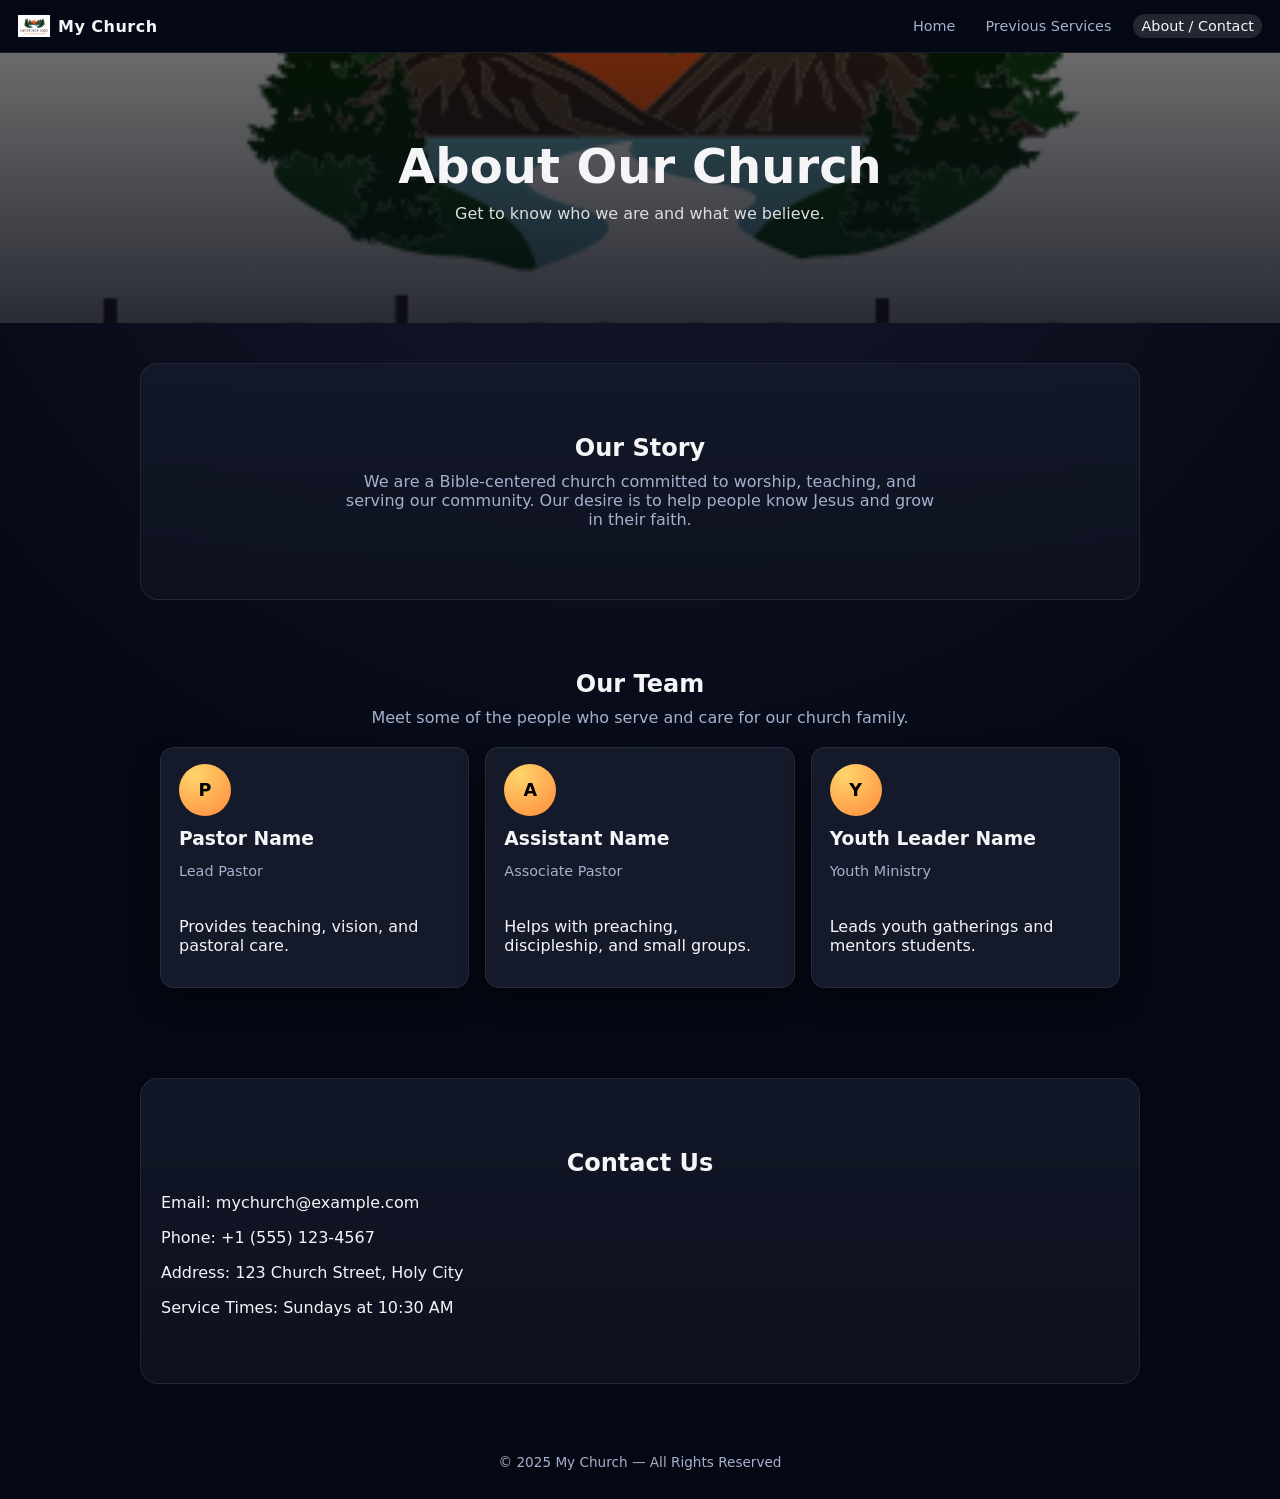
==== about.html @ 10d9c6c3 "Rename About.html to about.html" ====
<!DOCTYPE html>
<html lang="en">
<head>
    <meta charset="UTF-8" />
    <meta name="viewport" content="width=device-width, initial-scale=1.0" />
    <title>My Church – About Us</title>
    <link rel="stylesheet" href="styles.css" />
</head>

<body>
    <!-- TOP BAR -->
    <header class="topbar">
        <div class="topbar-left">
            <img src="assets/logo.png" alt="Church Logo" class="logo" />
            <span class="site-title">My Church</span>
        </div>
        <nav class="topbar-nav">
            <a href="index.html" class="nav-link">Home</a>
            <a href="archive.html" class="nav-link">Previous Services</a>
            <a href="about.html" class="nav-link active">About / Contact</a>
        </nav>
    </header>

    <!-- SIMPLE HERO BANNER -->
    <section class="hero hero-small">
        <img src="assets/logo.png" alt="Church Cover" class="hero-cover" />
        <div class="hero-overlay"></div>
        <div class="hero-content">
            <h1>About Our Church</h1>
            <p>Get to know who we are and what we believe.</p>
        </div>
    </section>

    <!-- ABOUT SECTION -->
    <section class="section light">
        <h2>Our Story</h2>
        <p class="section-intro">
            We are a Bible-centered church committed to worship, teaching, and serving our community.
            Our desire is to help people know Jesus and grow in their faith.
        </p>
    </section>

    <!-- TEAM / LEADERSHIP -->
    <section id="team" class="section">
        <h2>Our Team</h2>
        <p class="section-intro">
            Meet some of the people who serve and care for our church family.
        </p>
        <div class="card-grid team-grid">
            <article class="card team-card">
                <div class="avatar-placeholder">P</div>
                <h3>Pastor Name</h3>
                <p class="role">Lead Pastor</p>
                <p>Provides teaching, vision, and pastoral care.</p>
            </article>
            <article class="card team-card">
                <div class="avatar-placeholder">A</div>
                <h3>Assistant Name</h3>
                <p class="role">Associate Pastor</p>
                <p>Helps with preaching, discipleship, and small groups.</p>
            </article>
            <article class="card team-card">
                <div class="avatar-placeholder">Y</div>
                <h3>Youth Leader Name</h3>
                <p class="role">Youth Ministry</p>
                <p>Leads youth gatherings and mentors students.</p>
            </article>
        </div>
    </section>

    <!-- CONTACT SECTION -->
    <section id="contact" class="section light">
        <h2>Contact Us</h2>
        <p>Email: mychurch@example.com</p>
        <p>Phone: +1 (555) 123-4567</p>
        <p>Address: 123 Church Street, Holy City</p>
        <p>Service Times: Sundays at 10:30 AM</p>
    </section>

    <footer>
        <p>© 2025 My Church — All Rights Reserved</p>
    </footer>

    <script src="script.js"></script>
</body>
</html>
---- styles.css ----
:root {
    --bg: #060814;
    --bg-alt: #0b1020;
    --surface: #141a2a;
    --surface-soft: #1b2336;
    --accent: #ffbc00;
    --accent-soft: #ffd56a;
    --text-main: #f5f5f8;
    --text-muted: #a5b0cc;
    --border-subtle: rgba(255, 255, 255, 0.08);
}

* {
    box-sizing: border-box;
}

body {
    margin: 0;
    font-family: "Segoe UI", system-ui, -apple-system, BlinkMacSystemFont, sans-serif;
    background: radial-gradient(circle at top, #161b2f 0, #050814 55%);
    color: var(--text-main);
}

/* TOP BAR */

.topbar {
    position: sticky;
    top: 0;
    z-index: 20;
    display: flex;
    align-items: center;
    justify-content: space-between;
    padding: 10px 18px;
    background: rgba(5, 8, 20, 0.9);
    backdrop-filter: blur(10px);
    border-bottom: 1px solid var(--border-subtle);
}

.topbar-left {
    display: flex;
    align-items: center;
    gap: 8px;
}

.logo {
    width: 32px;
    height: 32px;
    object-fit: contain;
}

.site-title {
    font-weight: 600;
    letter-spacing: 0.03em;
}

.topbar-nav {
    display: flex;
    gap: 14px;
    font-size: 0.9rem;
}

.topbar-nav a {
    color: var(--text-muted);
    text-decoration: none;
    padding: 4px 8px;
    border-radius: 999px;
    transition: background 0.2s, color 0.2s;
}

.topbar-nav a:hover {
    background: rgba(255, 255, 255, 0.07);
    color: var(--text-main);
}

/* HERO */

.hero {
    position: relative;
    height: 45vh;
    min-height: 260px;
    display: flex;
    justify-content: center;
    align-items: center;
    overflow: hidden;
}

.hero-cover {
    position: absolute;
    inset: 0;
    width: 100%;
    height: 100%;
    object-fit: cover;         /* Important: makes it behave like a Facebook banner */
    filter: brightness(0.6);   /* darken so text is readable */
    z-index: 0;
}

.hero-overlay {
    position: absolute;
    inset: 0;
    background: linear-gradient(
        to bottom,
        rgba(0, 0, 0, 0.3),
        rgba(5, 8, 20, 0.75)
    );
    z-index: 1;
}

.hero-content {
    position: relative;
    z-index: 2;
    text-align: center;
}

.hero-content h1 {
    font-size: clamp(1.8rem, 4vw, 3rem);
    margin: 0 0 10px;
}

.hero-content p {
    margin-top: 0;
    color: #ddd;
}


.btn-primary,
.btn-secondary,
.btn-outline {
    display: inline-block;
    margin-top: 20px;
    padding: 10px 22px;
    border-radius: 999px;
    font-weight: 600;
    text-decoration: none;
    cursor: pointer;
    border: none;
}

.btn-primary {
    background: var(--accent);
    color: #000;
}

.btn-secondary {
    background: transparent;
    color: var(--accent-soft);
    border: 1px solid var(--accent-soft);
}

.btn-outline {
    background: transparent;
    color: var(--text-main);
    border: 1px solid var(--border-subtle);
    margin-top: 12px;
}

.btn-primary:hover {
    background: var(--accent-soft);
}

.btn-secondary:hover,
.btn-outline:hover {
    background: rgba(255, 255, 255, 0.06);
}

/* SECTIONS */

.section {
    padding: 50px 20px;
    max-width: 1000px;
    margin: 0 auto;
}

.section.light {
    background: linear-gradient(to bottom, rgba(20, 26, 42, 0.85), rgba(14, 18, 32, 0.95));
    border-radius: 18px;
    margin-top: 40px;
    border: 1px solid var(--border-subtle);
}

.section h2 {
    text-align: center;
    margin-bottom: 10px;
}

.section-intro {
    text-align: center;
    margin: 0 auto 20px;
    max-width: 600px;
    color: var(--text-muted);
}

/* LIVE STREAM */

.video-wrapper {
    position: relative;
    padding-bottom: 56.25%;
    height: 0;
    margin-top: 20px;
    border-radius: 16px;
    overflow: hidden;
    box-shadow: 0 20px 40px rgba(0, 0, 0, 0.6);
    border: 1px solid var(--border-subtle);
}

.video-wrapper iframe {
    position: absolute;
    width: 100%;
    height: 100%;
}

/* COUNTDOWN */

.countdown {
    margin-top: 12px;
    text-align: center;
    font-family: "JetBrains Mono", ui-monospace, SFMono-Regular, Menlo, Monaco, Consolas,
        "Liberation Mono", "Courier New", monospace;
    color: var(--accent-soft);
    font-size: 0.95rem;
}

/* CARDS / GRIDS */

.card-grid {
    display: grid;
    grid-template-columns: repeat(auto-fit, minmax(230px, 1fr));
    gap: 16px;
    margin-top: 20px;
}

.card-list {
    display: flex;
    flex-direction: column;
    gap: 16px;
    margin-top: 18px;
}

.card {
    background: var(--surface);
    border-radius: 14px;
    padding: 16px 18px;
    border: 1px solid var(--border-subtle);
    box-shadow: 0 12px 24px rgba(0, 0, 0, 0.4);
}

.card h3 {
    margin-top: 0;
    margin-bottom: 6px;
}

.card-date {
    font-size: 0.85rem;
    color: var(--text-muted);
    margin-bottom: 8px;
}

/* TEAM */

.team-grid {
    align-items: stretch;
}

.team-card {
    display: flex;
    flex-direction: column;
    gap: 8px;
}

.avatar-placeholder {
    width: 52px;
    height: 52px;
    border-radius: 50%;
    background: radial-gradient(circle at 30% 20%, #ffd56a, #ff8b3d);
    display: flex;
    align-items: center;
    justify-content: center;
    font-weight: 700;
    font-size: 1.1rem;
    color: #000;
    margin-bottom: 4px;
}

.role {
    font-size: 0.9rem;
    color: var(--text-muted);
    margin-top: 0;
}

/* DONATE */

.donate-buttons {
    display: flex;
    flex-wrap: wrap;
    gap: 10px;
    justify-content: center;
    margin-top: 16px;
}

/* CONTACT & FOOTER */

#contact {
    margin-top: 40px;
}

footer {
    background: #050813;
    color: var(--text-muted);
    text-align: center;
    padding: 16px;
    margin-top: 40px;
    font-size: 0.85rem;
}

/* RESPONSIVE */

@media (max-width: 720px) {
    .topbar-nav {
        display: none; /* keep it simple for now on mobile */
    }

    .hero {
        height: 55vh;
    }
}


/* mark active nav item slightly different */
.nav-link.active {
    background: rgba(255, 255, 255, 0.12);
    color: var(--text-main);
}

.hero-small {
    height: 30vh;
    min-height: 200px;
}
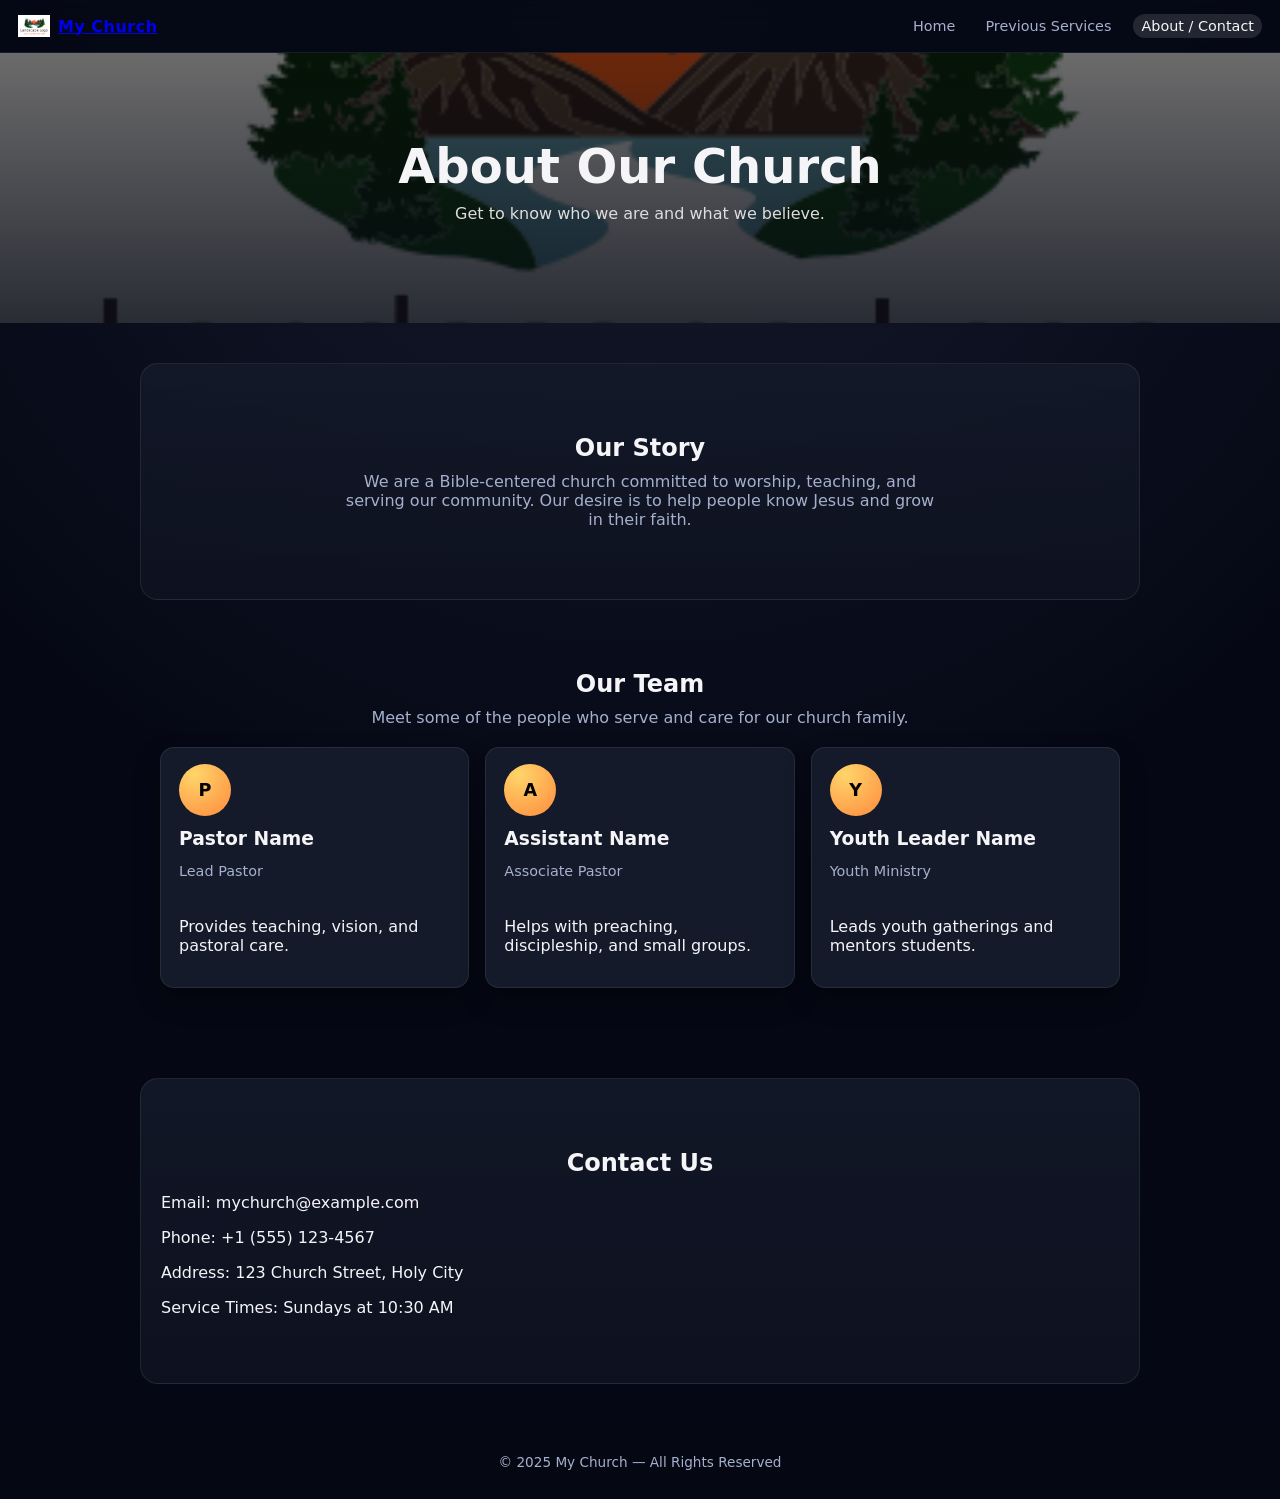
==== commit d2f8a128: "Update about.html" ====
--- a/about.html
+++ b/about.html
@@ -10,10 +10,10 @@
 <body>
     <!-- TOP BAR -->
     <header class="topbar">
-        <div class="topbar-left">
+        <a href="index.html" class="topbar-left home-link">
             <img src="assets/logo.png" alt="Church Logo" class="logo" />
             <span class="site-title">My Church</span>
-        </div>
+        </a>
         <nav class="topbar-nav">
             <a href="index.html" class="nav-link">Home</a>
             <a href="archive.html" class="nav-link">Previous Services</a>
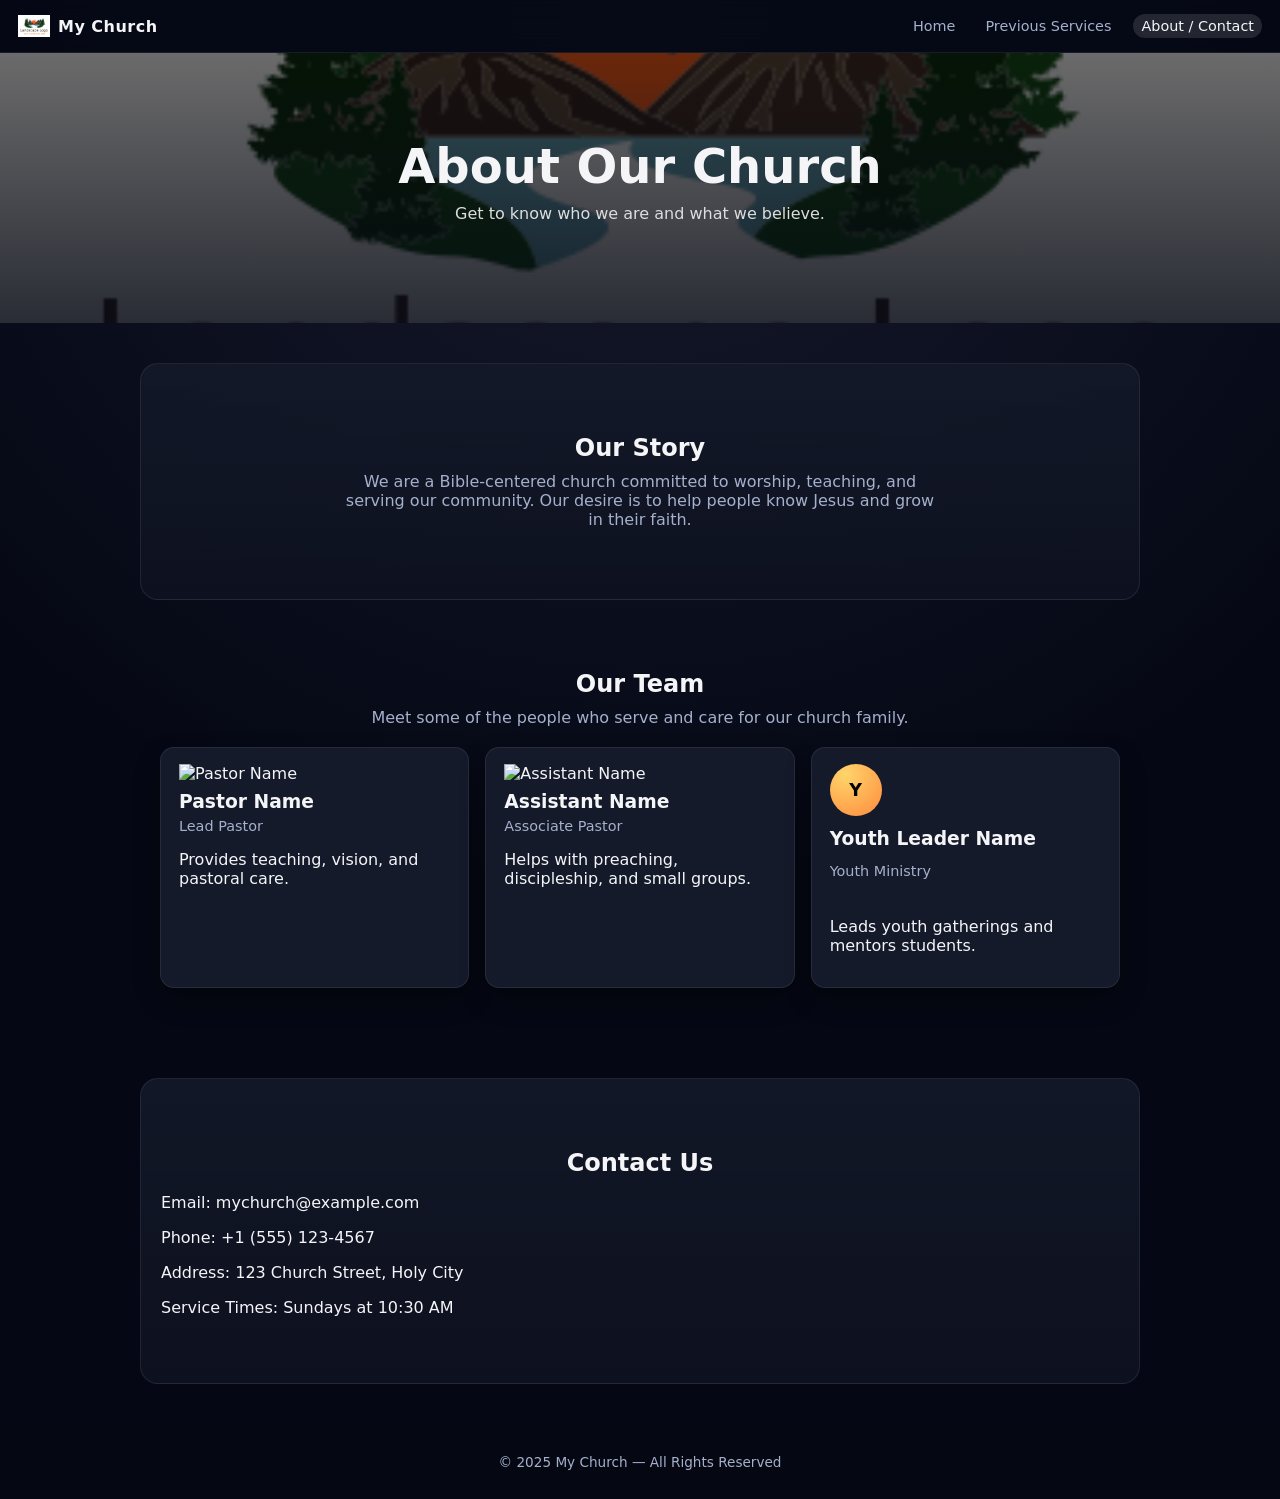
==== commit 1c7fd86a: "Update about.html" ====
--- a/about.html
+++ b/about.html
@@ -42,31 +42,43 @@
 
     <!-- TEAM / LEADERSHIP -->
     <section id="team" class="section">
-        <h2>Our Team</h2>
-        <p class="section-intro">
-            Meet some of the people who serve and care for our church family.
-        </p>
-        <div class="card-grid team-grid">
-            <article class="card team-card">
-                <div class="avatar-placeholder">P</div>
+    <h2>Our Team</h2>
+    <p class="section-intro">
+        Meet some of the people who serve and care for our church family.
+    </p>
+    <div class="card-grid team-grid">
+
+        <!-- CARD WITH PHOTO -->
+        <article class="card team-card has-photo">
+            <img src="assets/pastor.jpg" alt="Pastor Name" class="team-photo" />
+            <div class="team-overlay">
                 <h3>Pastor Name</h3>
                 <p class="role">Lead Pastor</p>
                 <p>Provides teaching, vision, and pastoral care.</p>
-            </article>
-            <article class="card team-card">
-                <div class="avatar-placeholder">A</div>
+            </div>
+        </article>
+
+        <!-- CARD WITH PHOTO -->
+        <article class="card team-card has-photo">
+            <img src="assets/assistant.jpg" alt="Assistant Name" class="team-photo" />
+            <div class="team-overlay">
                 <h3>Assistant Name</h3>
                 <p class="role">Associate Pastor</p>
                 <p>Helps with preaching, discipleship, and small groups.</p>
-            </article>
-            <article class="card team-card">
-                <div class="avatar-placeholder">Y</div>
-                <h3>Youth Leader Name</h3>
-                <p class="role">Youth Ministry</p>
-                <p>Leads youth gatherings and mentors students.</p>
-            </article>
-        </div>
-    </section>
+            </div>
+        </article>
+
+        <!-- CARD WITHOUT PHOTO (FALLBACK STYLE STILL WORKS) -->
+        <article class="card team-card">
+            <div class="avatar-placeholder">Y</div>
+            <h3>Youth Leader Name</h3>
+            <p class="role">Youth Ministry</p>
+            <p>Leads youth gatherings and mentors students.</p>
+        </article>
+
+    </div>
+</section>
+
 
     <!-- CONTACT SECTION -->
     <section id="contact" class="section light">
--- a/styles.css
+++ b/styles.css
@@ -71,6 +71,22 @@
     background: rgba(255, 255, 255, 0.07);
     color: var(--text-main);
 }
+
+.home-link {
+    display: flex;
+    align-items: center;
+    text-decoration: none !important;  /* removes underline */
+    color: inherit;  /* keeps original text color */
+}
+
+.home-link span.site-title {
+    text-decoration: none !important; /* double insurance */
+}
+
+.home-link:hover {
+    opacity: 0.85; /* subtle feedback */
+}
+
 
 /* HERO */
 
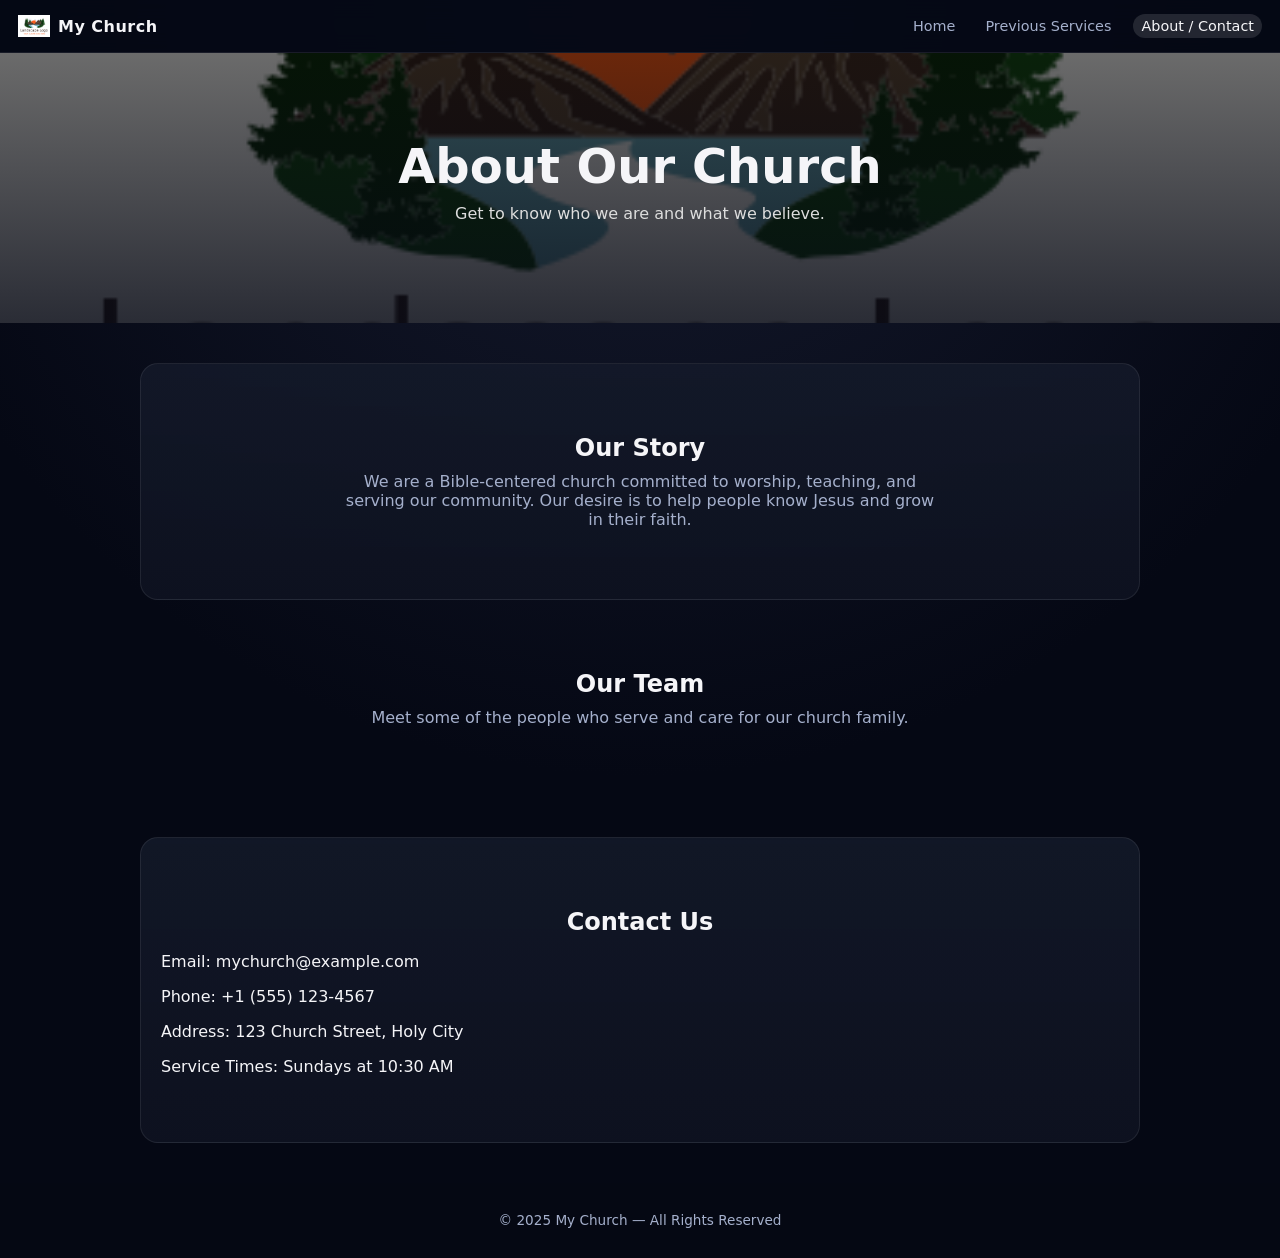
==== commit 9df4b121: "Refactor team section to use dynamic data loading Updated the team section to dynamically load team " ====
--- a/about.html
+++ b/about.html
@@ -41,43 +41,19 @@
     </section>
 
     <!-- TEAM / LEADERSHIP -->
-    <section id="team" class="section">
+<section id="team" class="section">
     <h2>Our Team</h2>
     <p class="section-intro">
         Meet some of the people who serve and care for our church family.
     </p>
-    <div class="card-grid team-grid">
 
-        <!-- CARD WITH PHOTO -->
-        <article class="card team-card has-photo">
-            <img src="assets/pastor.jpg" alt="Pastor Name" class="team-photo" />
-            <div class="team-overlay">
-                <h3>Pastor Name</h3>
-                <p class="role">Lead Pastor</p>
-                <p>Provides teaching, vision, and pastoral care.</p>
-            </div>
-        </article>
-
-        <!-- CARD WITH PHOTO -->
-        <article class="card team-card has-photo">
-            <img src="assets/assistant.jpg" alt="Assistant Name" class="team-photo" />
-            <div class="team-overlay">
-                <h3>Assistant Name</h3>
-                <p class="role">Associate Pastor</p>
-                <p>Helps with preaching, discipleship, and small groups.</p>
-            </div>
-        </article>
-
-        <!-- CARD WITHOUT PHOTO (FALLBACK STYLE STILL WORKS) -->
-        <article class="card team-card">
-            <div class="avatar-placeholder">Y</div>
-            <h3>Youth Leader Name</h3>
-            <p class="role">Youth Ministry</p>
-            <p>Leads youth gatherings and mentors students.</p>
-        </article>
-
+    <!-- JS will fill this dynamically from data/team.json -->
+    <div id="team-cards" class="card-grid team-grid">
+        <!-- optional: fallback text if JS is disabled -->
+        <!-- <p>Team information will appear here.</p> -->
     </div>
 </section>
+
 
 
     <!-- CONTACT SECTION -->
--- a/styles.css
+++ b/styles.css
@@ -302,6 +302,51 @@
     margin-top: 0;
 }
 
+.team-card {
+    position: relative;
+    overflow: hidden;
+}
+
+/* Variant: card with full-background photo */
+.team-card.has-photo {
+    padding: 0; /* we’ll pad inside the overlay instead */
+    color: #fff;
+}
+
+/* The background photo that fills the card */
+.team-photo {
+    position: absolute;
+    inset: 0;
+    width: 100%;
+    height: 100%;
+    object-fit: cover;              /* fills card area like a cover */
+    transform: scale(1.05);         /* tiny zoom for nicer edges */
+    filter: brightness(0.55);       /* darken for text readability */
+    z-index: 0;
+}
+
+/* Dark gradient + text container on top of the photo */
+.team-overlay {
+    position: relative;
+    z-index: 1;
+    padding: 16px 18px;
+    min-height: 160px;
+    display: flex;
+    flex-direction: column;
+    justify-content: flex-end;
+    background: linear-gradient(
+        to top,
+        rgba(0, 0, 0, 0.65),
+        rgba(0, 0, 0, 0.15)
+    );
+}
+
+/* Make sure role text still looks right */
+.team-card.has-photo .role {
+    color: rgba(255, 255, 255, 0.85);
+}
+
+
 /* DONATE */
 
 .donate-buttons {
